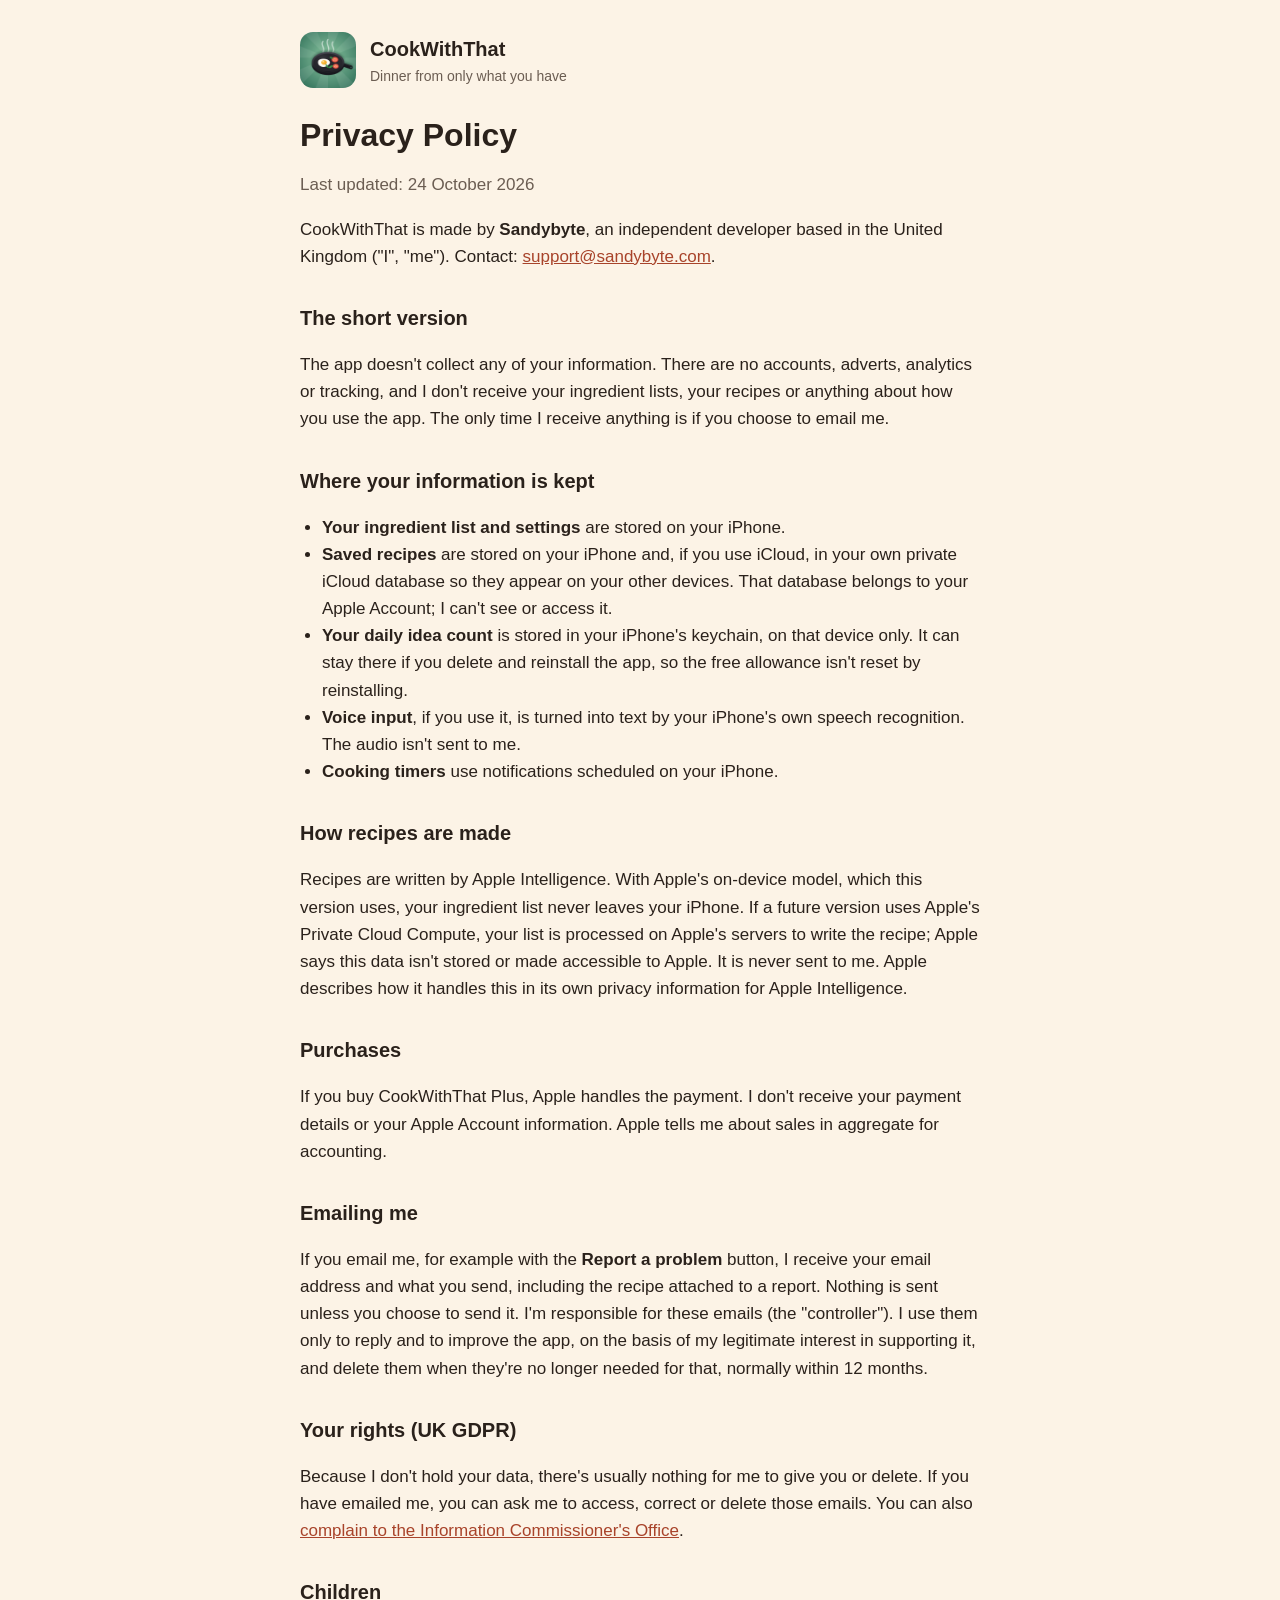
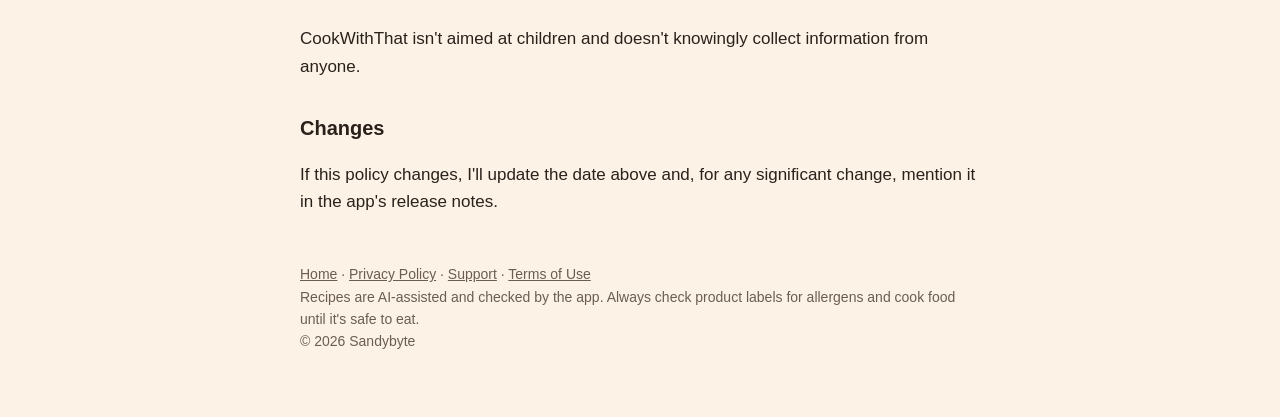
==== privacy/index.html @ bf722795 "CookWithThat website: home, privacy policy, support" ====
<!doctype html>
<html lang="en-GB">
<head>
<meta charset="utf-8">
<meta name="viewport" content="width=device-width, initial-scale=1">
<title>Privacy Policy · CookWithThat</title>
<meta name="description" content="How CookWithThat handles your data: the app doesn't collect any of it.">
<link rel="icon" href="../favicon.png">
<link rel="apple-touch-icon" href="../icon.png">
<link rel="stylesheet" href="../style.css">
</head>
<body>
<main>
<header>
  <img src="../icon.png" alt="">
  <div><a href="../">CookWithThat</a><div class="tag">Dinner from only what you have</div></div>
</header>
<h1>Privacy Policy</h1>
<p class="muted">Last updated: 24 October 2026</p>
<p>CookWithThat is made by <strong>Sandybyte</strong>, an independent developer based in the United Kingdom ("I", "me"). Contact: <a href="mailto:support@sandybyte.com">support@sandybyte.com</a>.</p>

<h2>The short version</h2>
<p>The app doesn't collect any of your information. There are no accounts, adverts, analytics or tracking, and I don't receive your ingredient lists, your recipes or anything about how you use the app. The only time I receive anything is if you choose to email me.</p>

<h2>Where your information is kept</h2>
<ul>
  <li><strong>Your ingredient list and settings</strong> are stored on your iPhone.</li>
  <li><strong>Saved recipes</strong> are stored on your iPhone and, if you use iCloud, in your own private iCloud database so they appear on your other devices. That database belongs to your Apple Account; I can't see or access it.</li>
  <li><strong>Your daily idea count</strong> is stored in your iPhone's keychain, on that device only. It can stay there if you delete and reinstall the app, so the free allowance isn't reset by reinstalling.</li>
  <li><strong>Voice input</strong>, if you use it, is turned into text by your iPhone's own speech recognition. The audio isn't sent to me.</li>
  <li><strong>Cooking timers</strong> use notifications scheduled on your iPhone.</li>
</ul>

<h2>How recipes are made</h2>
<p>Recipes are written by Apple Intelligence. With Apple's on-device model, which this version uses, your ingredient list never leaves your iPhone. If a future version uses Apple's Private Cloud Compute, your list is processed on Apple's servers to write the recipe; Apple says this data isn't stored or made accessible to Apple. It is never sent to me. Apple describes how it handles this in its own privacy information for Apple Intelligence.</p>

<h2>Purchases</h2>
<p>If you buy CookWithThat Plus, Apple handles the payment. I don't receive your payment details or your Apple Account information. Apple tells me about sales in aggregate for accounting.</p>

<h2>Emailing me</h2>
<p>If you email me, for example with the <strong>Report a problem</strong> button, I receive your email address and what you send, including the recipe attached to a report. Nothing is sent unless you choose to send it. I'm responsible for these emails (the "controller"). I use them only to reply and to improve the app, on the basis of my legitimate interest in supporting it, and delete them when they're no longer needed for that, normally within 12 months.</p>

<h2>Your rights (UK GDPR)</h2>
<p>Because I don't hold your data, there's usually nothing for me to give you or delete. If you have emailed me, you can ask me to access, correct or delete those emails. You can also <a href="https://ico.org.uk/make-a-complaint/">complain to the Information Commissioner's Office</a>.</p>

<h2>Children</h2>
<p>CookWithThat isn't aimed at children and doesn't knowingly collect information from anyone.</p>

<h2>Changes</h2>
<p>If this policy changes, I'll update the date above and, for any significant change, mention it in the app's release notes.</p>
<footer>
  <a href="../">Home</a> · <a href="../privacy/">Privacy Policy</a> · <a href="../support/">Support</a> · <a href="https://www.apple.com/legal/internet-services/itunes/dev/stdeula/">Terms of Use</a><br>
  Recipes are AI-assisted and checked by the app. Always check product labels for allergens and cook food until it's safe to eat.<br>
  © 2026 Sandybyte
</footer>
</main>
</body>
</html>
---- style.css ----
:root {
  --bg: #fcf3e6;
  --card: #fffaf3;
  --text: #2a211b;
  --muted: #6b5d52;
  --accent: #a8432a;
  --border: #efe0cb;
}
@media (prefers-color-scheme: dark) {
  :root {
    --bg: #1c1612;
    --card: #271f1a;
    --text: #f6ece0;
    --muted: #b8aa9e;
    --accent: #f0916a;
    --border: #3a2e26;
  }
}
* { box-sizing: border-box; }
html { -webkit-text-size-adjust: 100%; }
body {
  margin: 0;
  background: var(--bg);
  color: var(--text);
  font: 17px/1.6 -apple-system, BlinkMacSystemFont, "SF Pro Text", "Segoe UI", Roboto, Helvetica, Arial, sans-serif;
}
main { max-width: 720px; margin: 0 auto; padding: 32px 20px 64px; }
header { display: flex; align-items: center; gap: 14px; margin-bottom: 28px; }
header img { width: 56px; height: 56px; border-radius: 13px; }
header a { color: var(--text); text-decoration: none; font-weight: 700; font-size: 20px; }
header .tag { color: var(--muted); font-size: 14px; }
h1 { font-size: 32px; line-height: 1.2; margin: 0 0 6px; }
h2 { font-size: 20px; margin: 32px 0 8px; }
p, li { color: var(--text); }
.muted { color: var(--muted); }
a { color: var(--accent); }
ul { padding-left: 22px; }
.card { background: var(--card); border: 1px solid var(--border); border-radius: 16px; padding: 20px 22px; margin: 16px 0; }
.links { display: flex; flex-wrap: wrap; gap: 10px; margin-top: 20px; }
.links a { display: inline-block; padding: 10px 16px; border-radius: 999px; background: var(--card); border: 1px solid var(--border); text-decoration: none; font-weight: 600; }
footer { margin-top: 48px; font-size: 14px; color: var(--muted); }
footer a { color: var(--muted); }
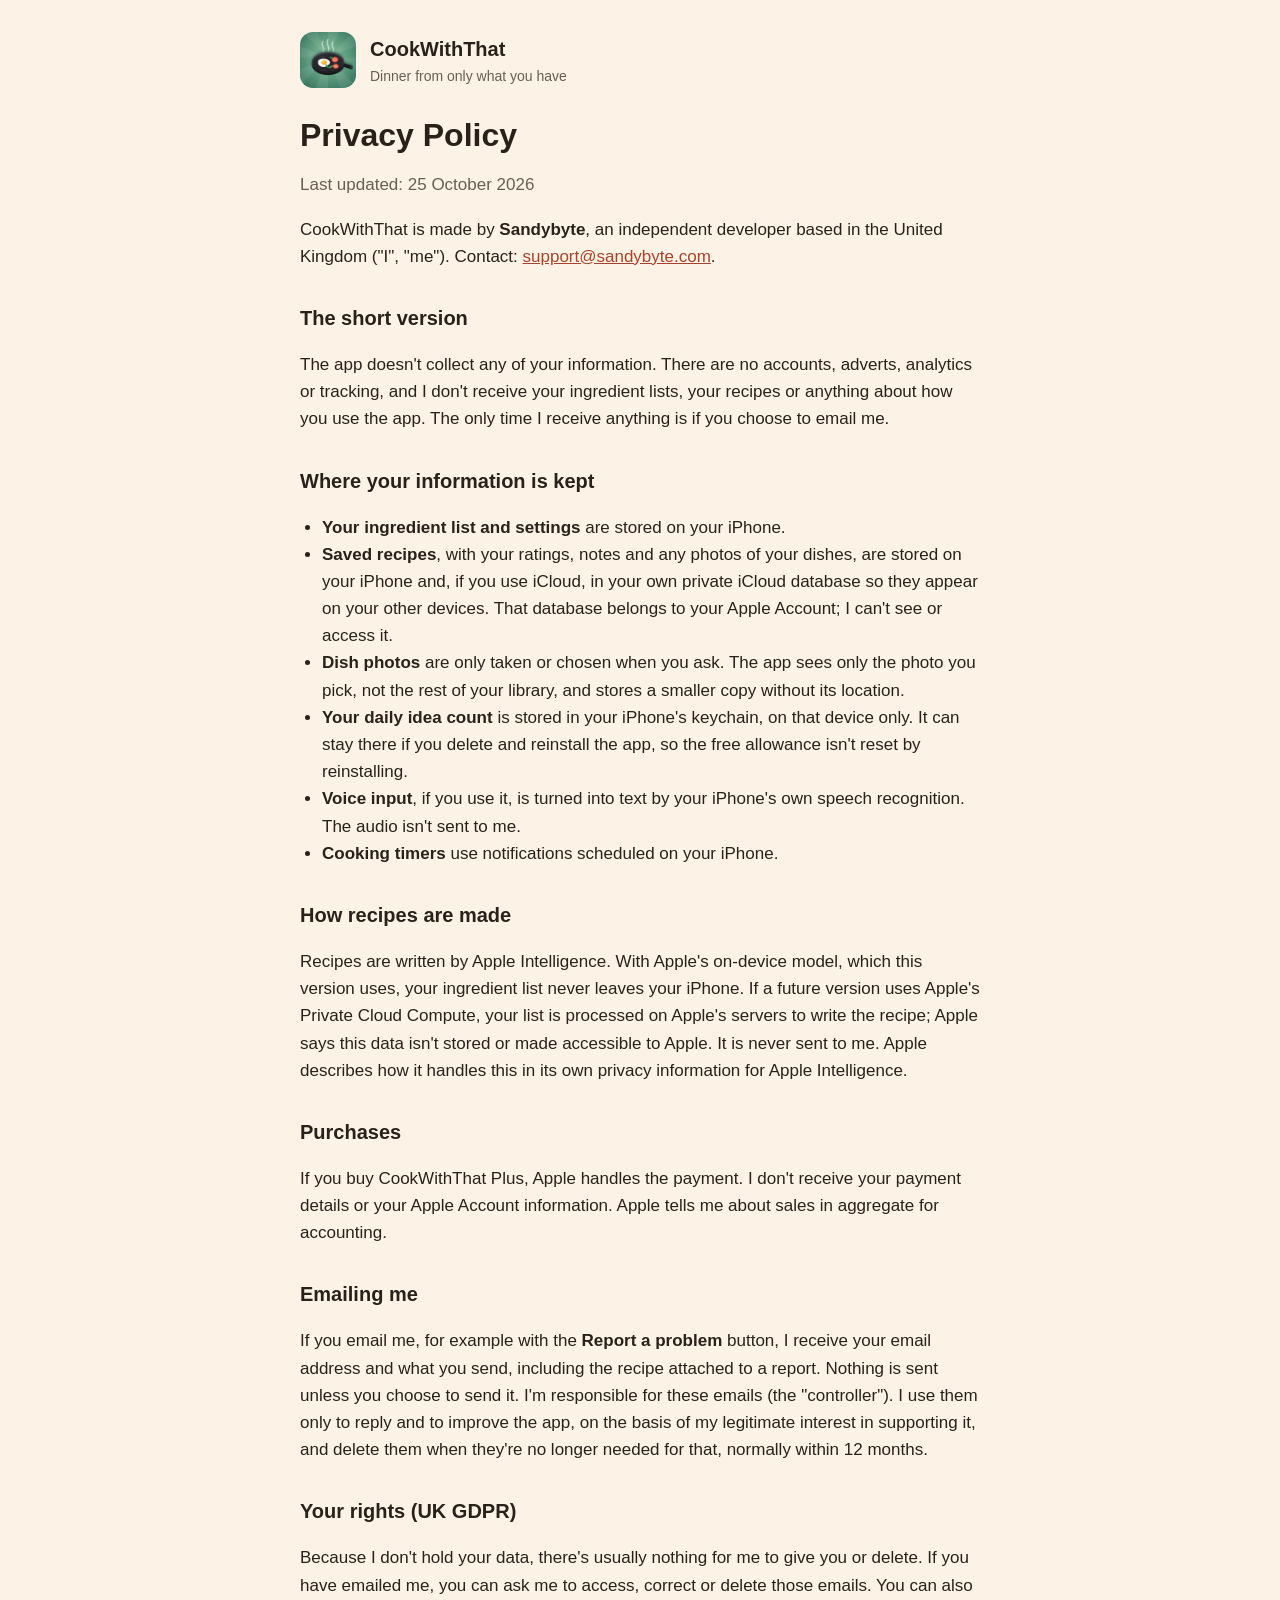
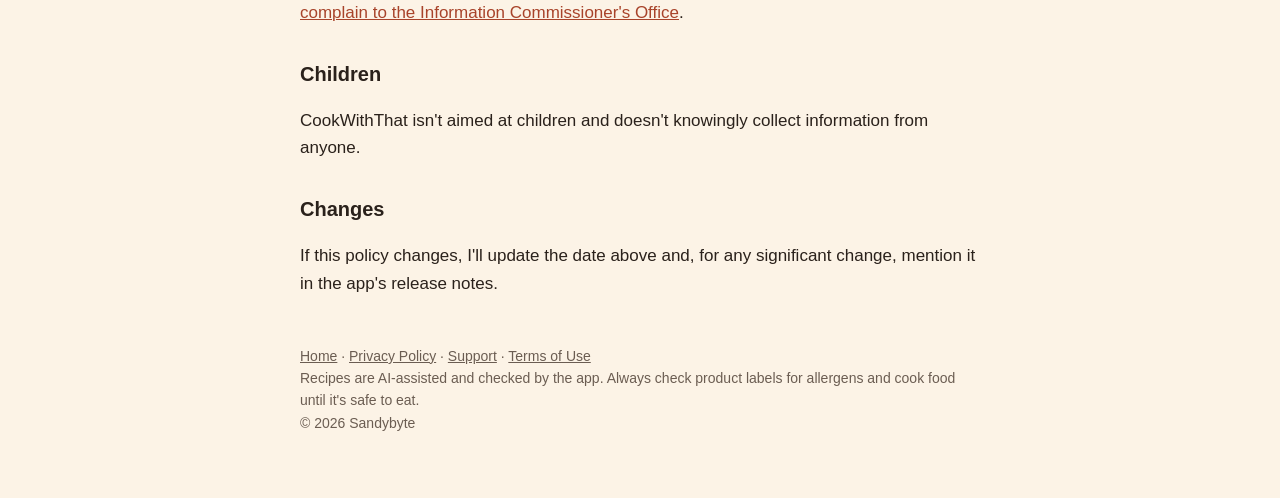
==== commit 3489740c: "Privacy policy: dish photos" ====
--- a/privacy/index.html
+++ b/privacy/index.html
@@ -16,7 +16,7 @@
   <div><a href="../">CookWithThat</a><div class="tag">Dinner from only what you have</div></div>
 </header>
 <h1>Privacy Policy</h1>
-<p class="muted">Last updated: 24 October 2026</p>
+<p class="muted">Last updated: 25 October 2026</p>
 <p>CookWithThat is made by <strong>Sandybyte</strong>, an independent developer based in the United Kingdom ("I", "me"). Contact: <a href="mailto:support@sandybyte.com">support@sandybyte.com</a>.</p>
 
 <h2>The short version</h2>
@@ -25,7 +25,8 @@
 <h2>Where your information is kept</h2>
 <ul>
   <li><strong>Your ingredient list and settings</strong> are stored on your iPhone.</li>
-  <li><strong>Saved recipes</strong> are stored on your iPhone and, if you use iCloud, in your own private iCloud database so they appear on your other devices. That database belongs to your Apple Account; I can't see or access it.</li>
+  <li><strong>Saved recipes</strong>, with your ratings, notes and any photos of your dishes, are stored on your iPhone and, if you use iCloud, in your own private iCloud database so they appear on your other devices. That database belongs to your Apple Account; I can't see or access it.</li>
+  <li><strong>Dish photos</strong> are only taken or chosen when you ask. The app sees only the photo you pick, not the rest of your library, and stores a smaller copy without its location.</li>
   <li><strong>Your daily idea count</strong> is stored in your iPhone's keychain, on that device only. It can stay there if you delete and reinstall the app, so the free allowance isn't reset by reinstalling.</li>
   <li><strong>Voice input</strong>, if you use it, is turned into text by your iPhone's own speech recognition. The audio isn't sent to me.</li>
   <li><strong>Cooking timers</strong> use notifications scheduled on your iPhone.</li>
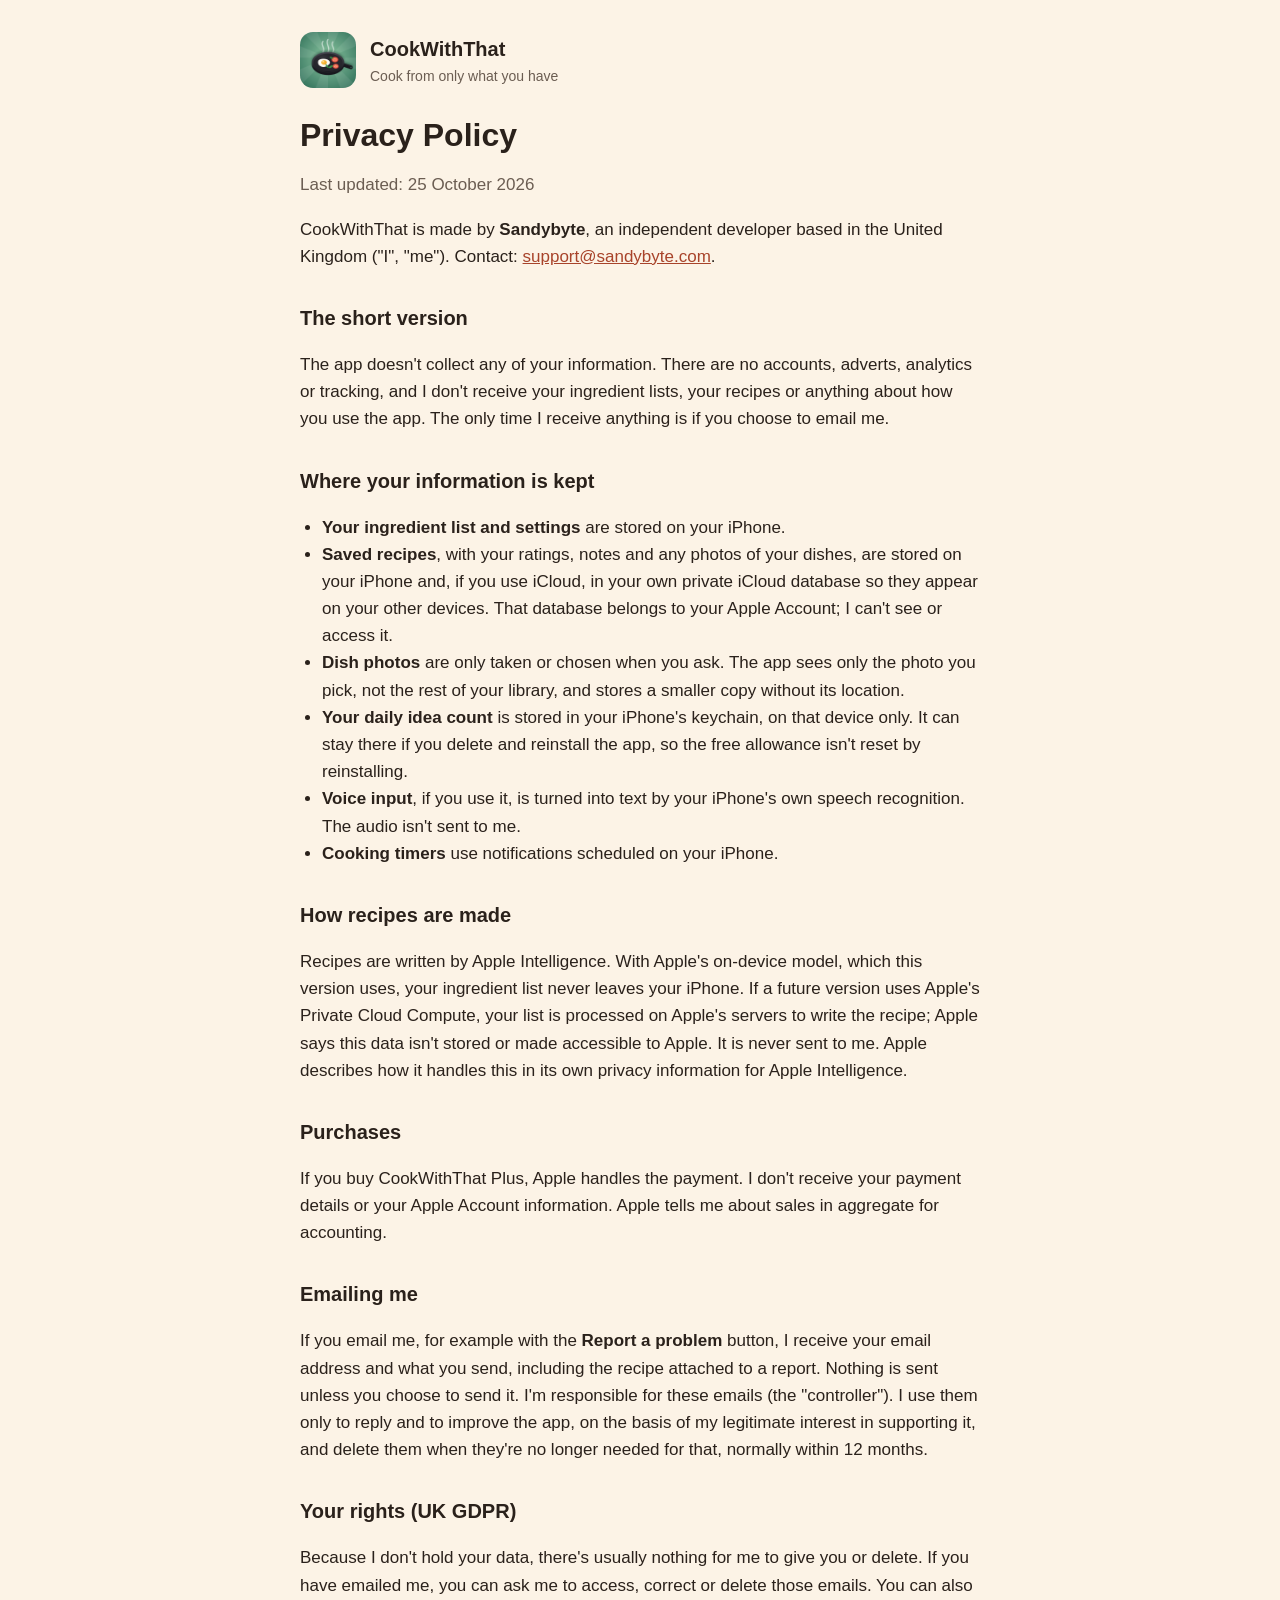
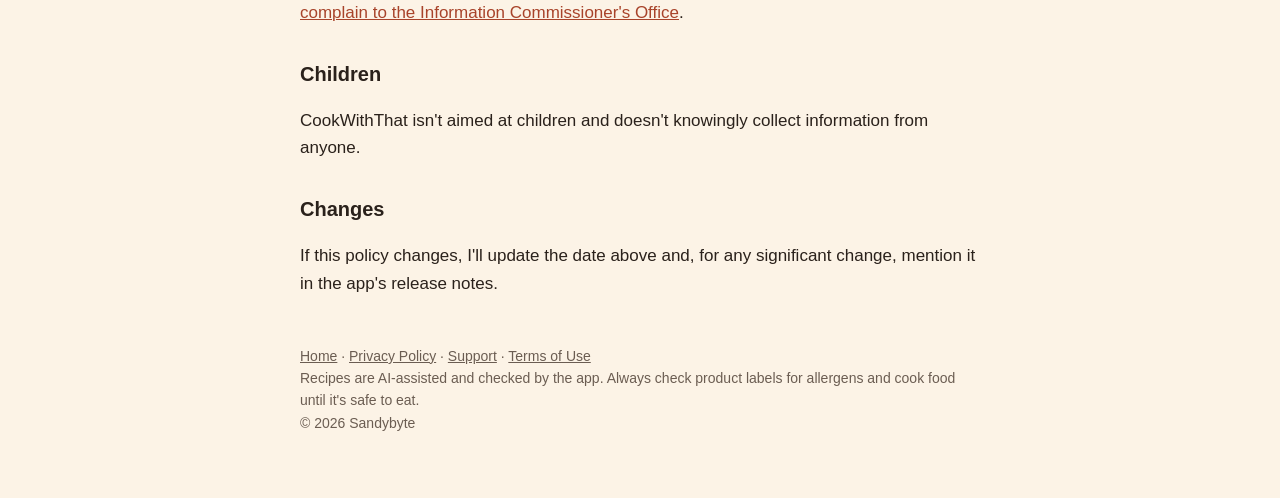
==== commit 9fb3a64a: "Recipe ideas, not dinner" ====
--- a/privacy/index.html
+++ b/privacy/index.html
@@ -13,7 +13,7 @@
 <main>
 <header>
   <img src="../icon.png" alt="">
-  <div><a href="../">CookWithThat</a><div class="tag">Dinner from only what you have</div></div>
+  <div><a href="../">CookWithThat</a><div class="tag">Cook from only what you have</div></div>
 </header>
 <h1>Privacy Policy</h1>
 <p class="muted">Last updated: 25 October 2026</p>
